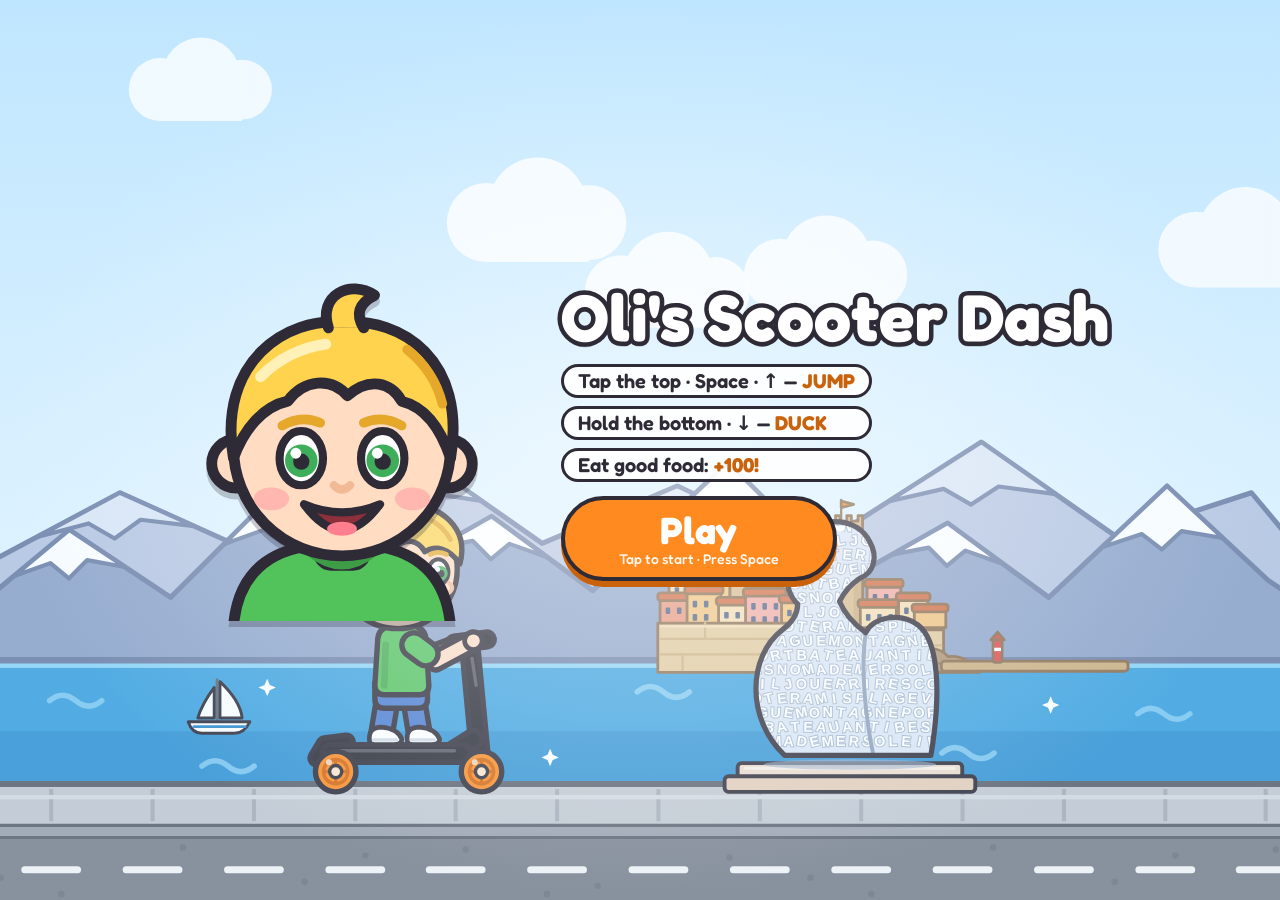
==== jumpnduck/index.html @ 8afaf504 "Build Oli's Scooter Dash game + CI publishing to GitHub Pages - jumpnduck/index.html + game.js: canv" ====
<!doctype html>
<html lang="en">
<head>
<meta charset="utf-8">
<meta name="viewport" content="width=device-width, initial-scale=1, viewport-fit=cover, user-scalable=no">
<title>Oli's Scooter Dash</title>
<style>
  @font-face { font-family: 'Fredoka'; src: url('fonts/Fredoka.ttf') format('truetype'); font-weight: 300 700; font-display: swap; }
  :root {
    --ink: #2E2A36;
    --accent: #FF8A1F;
    --accent-dark: #C9620A;
    --sky: #BFE6FF;
    --safe-t: env(safe-area-inset-top, 0px);
    --safe-r: env(safe-area-inset-right, 0px);
    --safe-b: env(safe-area-inset-bottom, 0px);
    --safe-l: env(safe-area-inset-left, 0px);
  }
  * { box-sizing: border-box; -webkit-tap-highlight-color: transparent; }
  html, body {
    margin: 0; height: 100%; overflow: hidden; background: var(--sky);
    font-family: 'Fredoka', ui-rounded, 'Segoe UI', system-ui, sans-serif; color: var(--ink);
    touch-action: none; user-select: none; -webkit-user-select: none; -webkit-touch-callout: none;
  }
  #game { position: fixed; display: block; touch-action: none; }
  [hidden] { display: none !important; }

  /* ---------- HUD ---------- */
  #hud {
    position: fixed; top: calc(var(--safe-t) + 10px); left: calc(var(--safe-l) + 12px); right: calc(var(--safe-r) + 12px);
    display: flex; justify-content: space-between; align-items: flex-start; pointer-events: none;
    opacity: 0; transition: opacity .3s;
  }
  #hud.show { opacity: 1; }
  .pill {
    display: flex; align-items: center; gap: 10px; background: #fff; border: 4px solid var(--ink);
    border-radius: 999px; box-shadow: 0 4px 0 rgba(46,42,54,.25);
  }
  .pill.score { padding: 3px 18px 3px 3px; }
  #avatarSlot {
    width: clamp(36px, 12vh, 56px); height: clamp(36px, 12vh, 56px); border-radius: 50%; overflow: hidden;
    background: var(--sky); border: 3px solid var(--ink); flex: none;
  }
  #avatarSlot svg { width: 118%; height: 118%; margin: -9% 0 0 -9%; display: block; opacity: 0; }
  #avatarSlot.filled svg { opacity: 1; }
  #score { font-size: clamp(22px, 7vh, 32px); font-weight: 700; min-width: 3ch; font-variant-numeric: tabular-nums; display: inline-block; }
  #score.pop { animation: pop .3s; }
  @keyframes pop { 50% { transform: scale(1.3); color: var(--accent); } }
  .pill.best { padding: 6px 16px; font-size: clamp(16px, 5vh, 22px); font-weight: 600; }

  /* ---------- Splash ---------- */
  #splash {
    position: fixed; inset: 0; display: flex; align-items: center; justify-content: center; z-index: 10;
    padding: var(--safe-t) var(--safe-r) var(--safe-b) var(--safe-l);
    background: radial-gradient(ellipse at center, rgba(255,255,255,.45), rgba(191,230,255,.15) 70%);
    transition: background .5s;
  }
  #splash.leaving { background: transparent; pointer-events: none; }
  .splash-inner { display: flex; align-items: center; justify-content: center; gap: clamp(12px, 4vw, 48px); max-width: 96vw; }
  #splashFace {
    width: min(38vh, 34vw); height: min(38vh, 34vw); flex: none; transition: transform .65s cubic-bezier(.65, 0, .35, 1);
    filter: drop-shadow(0 6px 0 rgba(46,42,54,.25)); z-index: 12; position: relative;
    animation: bobface 1.8s ease-in-out infinite;
  }
  #splash.leaving #splashFace { animation: none; filter: none; }
  #splashFace svg { width: 100%; height: 100%; display: block; }
  @keyframes bobface { 50% { transform: translateY(-6px) rotate(-3deg); } }
  .splash-text { display: flex; flex-direction: column; align-items: flex-start; gap: clamp(6px, 1.8vh, 14px); transition: opacity .35s; }
  #splash.leaving .splash-text { opacity: 0; }
  h1 {
    margin: 0; font-size: clamp(30px, 11vh, 66px); line-height: 1; font-weight: 700; color: #fff; letter-spacing: .5px;
    -webkit-text-stroke: clamp(5px, 1.6vh, 9px) var(--ink); paint-order: stroke fill;
    text-shadow: 0 5px 0 rgba(46,42,54,.35);
  }
  .how { list-style: none; margin: 0; padding: 0; display: flex; flex-direction: column; gap: clamp(3px, 1vh, 8px); }
  .how li {
    background: rgba(255,255,255,.92); border: 3px solid var(--ink); border-radius: 999px;
    padding: 2px 14px; font-size: clamp(13px, 4.2vh, 20px); font-weight: 600; white-space: nowrap;
  }
  .how b { color: var(--accent-dark); }
  #playBtn {
    font: inherit; font-weight: 700; color: #fff; background: var(--accent); border: 4px solid var(--ink);
    border-radius: 999px; padding: clamp(4px, 1.4vh, 10px) clamp(28px, 6vh, 56px); cursor: pointer;
    box-shadow: 0 6px 0 var(--accent-dark); display: flex; flex-direction: column; align-items: center; line-height: 1.1;
    animation: wob 1.4s ease-in-out infinite;
  }
  #playBtn b { font-size: clamp(22px, 8vh, 38px); font-weight: 700; }
  #playBtn small { font-size: clamp(11px, 3vh, 14px); font-weight: 500; opacity: .95; }
  #playBtn:active { transform: translateY(4px); box-shadow: 0 2px 0 var(--accent-dark); animation: none; }
  #playBtn:disabled { opacity: .7; animation: none; cursor: default; }
  @keyframes wob { 50% { transform: scale(1.05); } }
  .best-line { display: flex; align-items: center; gap: 10px; min-height: 1.2em; font-weight: 600; font-size: clamp(13px, 4vh, 18px); }
  #splashBest { text-shadow: 0 0 4px #fff, 0 0 4px #fff; }
  #resetBest {
    font: inherit; font-size: clamp(11px, 3vh, 13px); background: rgba(255,255,255,.7); color: #5b5566; border: 2px solid var(--ink);
    border-radius: 999px; padding: 1px 10px; cursor: pointer;
  }

  /* ---------- Game over ---------- */
  #over {
    position: fixed; top: calc(var(--safe-t) + 5vh); left: 50%; z-index: 9; transform: translate(-50%, -30px) scale(.9); opacity: 0; pointer-events: none;
    background: #fff; border: 5px solid var(--ink); border-radius: 28px; box-shadow: 0 8px 0 rgba(46,42,54,.3);
    padding: clamp(8px, 2.4vh, 18px) clamp(24px, 6vw, 48px); text-align: center;
    display: flex; flex-direction: column; align-items: center; gap: clamp(2px, .8vh, 8px);
    transition: opacity .25s, transform .3s cubic-bezier(.2, 1.4, .4, 1);
  }
  #over.show { opacity: 1; transform: translate(-50%, 0) scale(1); pointer-events: auto; }
  #over h2 { margin: 0; font-size: clamp(24px, 8vh, 42px); color: var(--accent); line-height: 1.05; }
  #overScore { font-size: clamp(28px, 11vh, 56px); font-weight: 700; line-height: 1; }
  .over-line { font-size: clamp(13px, 4vh, 20px); font-weight: 600; color: #5b5566; }
  #overNew { color: var(--accent-dark); font-weight: 700; }
  #againBtn {
    font: inherit; font-weight: 700; font-size: clamp(18px, 6vh, 26px); color: #fff; background: var(--accent);
    border: 4px solid var(--ink); border-radius: 999px; padding: clamp(3px, 1vh, 8px) clamp(24px, 5vh, 44px);
    cursor: pointer; box-shadow: 0 5px 0 var(--accent-dark); margin-top: 4px;
  }
  #againBtn:active { transform: translateY(4px); box-shadow: 0 1px 0 var(--accent-dark); }

  /* ---------- Rotate notice ---------- */
  #rotate {
    position: fixed; inset: 0; z-index: 30; display: none; flex-direction: column; align-items: center; justify-content: center; gap: 28px;
    background: var(--sky); text-align: center; padding: 24px; font-size: 26px; font-weight: 700;
  }
  #rotate.show { display: flex; }
  .phone {
    width: 56px; height: 96px; border: 6px solid var(--ink); border-radius: 14px; background: #fff; position: relative;
    animation: turn 2.4s ease-in-out infinite;
  }
  .phone::after { content: ''; position: absolute; left: 50%; bottom: 6px; width: 14px; height: 14px; margin-left: -7px; border-radius: 50%; background: var(--accent); }
  @keyframes turn { 0%, 15% { transform: rotate(0); } 55%, 100% { transform: rotate(-90deg); } }

  /* ---------- Touch buttons ---------- */
  #touch { display: none; }
  @media (pointer: coarse) { body[data-phase="playing"] #touch { display: block; } }
  .tbtn {
    position: fixed; bottom: calc(var(--safe-b) + 12px); width: 18vh; height: 18vh; min-width: 64px; min-height: 64px; border-radius: 50%;
    background: rgba(255,255,255,.5); border: 4px solid var(--ink); color: var(--ink);
    font: 700 clamp(13px, 4vh, 20px) 'Fredoka', system-ui, sans-serif; display: flex; align-items: center; justify-content: center;
    touch-action: none; z-index: 8; padding: 0;
  }
  .tbtn:active { background: rgba(255,255,255,.85); transform: scale(.94); }
  #btnDuck { left: calc(var(--safe-l) + 14px); }
  #btnJump { right: calc(var(--safe-r) + 14px); }
</style>
</head>
<body data-phase="loading">
<canvas id="game"></canvas>

<div id="hud">
  <div class="pill score"><div id="avatarSlot"></div><span id="score">0</span></div>
  <div class="pill best" id="hudBest" hidden>Best 0</div>
</div>

<div id="splash">
  <div class="splash-inner">
    <div id="splashFace"></div>
    <div class="splash-text">
      <h1>Oli's Scooter Dash</h1>
      <ul class="how">
        <li>Tap the top &middot; Space &middot; &uarr; &mdash; <b>JUMP</b></li>
        <li>Hold the bottom &middot; &darr; &mdash; <b>DUCK</b></li>
        <li>Eat good food: <b>+100!</b></li>
      </ul>
      <button id="playBtn" type="button" disabled><b>Loading&hellip;</b><small>Tap to start &middot; Press Space</small></button>
      <div class="best-line"><span id="splashBest"></span><button id="resetBest" type="button" hidden>Reset best score</button></div>
    </div>
  </div>
</div>

<div id="over">
  <h2>Oops!</h2>
  <div id="overScore">0</div>
  <div class="over-line"><span id="overBest">Best 0</span> <span id="overNew" hidden>&mdash; New best!</span></div>
  <button id="againBtn" type="button">Play again</button>
</div>

<div id="touch">
  <button class="tbtn" id="btnDuck" type="button" aria-label="Duck">DUCK</button>
  <button class="tbtn" id="btnJump" type="button" aria-label="Jump">JUMP</button>
</div>

<div id="rotate"><div class="phone"></div><div>Turn your phone sideways to play</div></div>

<script src="assets.js"></script>
<script src="game.js"></script>
</body>
</html>
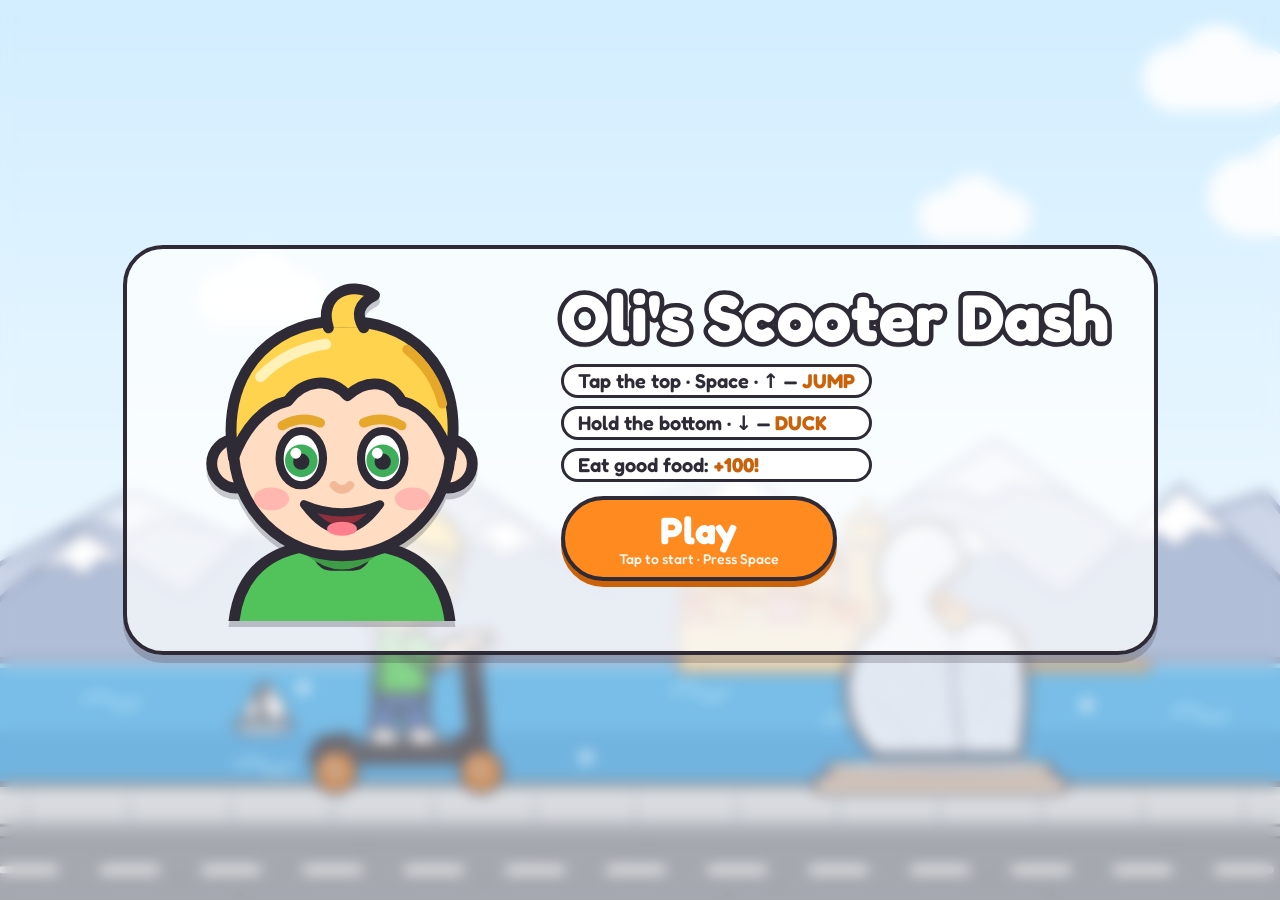
==== commit a5eda86a: "Splash: frosted blur over the scene + translucent white card Co-Authored-By: Claude Opus 5.5 <norepl" ====
--- a/jumpnduck/index.html
+++ b/jumpnduck/index.html
@@ -52,11 +52,22 @@
   #splash {
     position: fixed; inset: 0; display: flex; align-items: center; justify-content: center; z-index: 10;
     padding: var(--safe-t) var(--safe-r) var(--safe-b) var(--safe-l);
-    background: radial-gradient(ellipse at center, rgba(255,255,255,.45), rgba(191,230,255,.15) 70%);
-    transition: background .5s;
+    /* frosted: blur + light white wash over the running scene */
+    background: rgba(255,255,255,.3);
+    -webkit-backdrop-filter: blur(7px); backdrop-filter: blur(7px);
+    transition: background .5s, backdrop-filter .5s, -webkit-backdrop-filter .5s;
   }
-  #splash.leaving { background: transparent; pointer-events: none; }
-  .splash-inner { display: flex; align-items: center; justify-content: center; gap: clamp(12px, 4vw, 48px); max-width: 96vw; }
+  #splash.leaving { background: transparent; -webkit-backdrop-filter: blur(0); backdrop-filter: blur(0); pointer-events: none; }
+  /* white translucent card holding face + title + instructions */
+  .splash-inner {
+    display: flex; align-items: center; justify-content: center; gap: clamp(12px, 4vw, 48px); max-width: 96vw;
+    background: rgba(255,255,255,.72); border: 4px solid var(--ink); border-radius: clamp(20px, 6vh, 40px);
+    padding: clamp(10px, 3.5vh, 30px) clamp(16px, 4vw, 44px);
+    box-shadow: 0 8px 0 rgba(46,42,54,.22);
+    transition: background .35s, border-color .35s, box-shadow .35s;
+  }
+  /* while the face flies to the HUD, the card dissolves but the face stays visible */
+  #splash.leaving .splash-inner { background: transparent; border-color: transparent; box-shadow: none; }
   #splashFace {
     width: min(38vh, 34vw); height: min(38vh, 34vw); flex: none; transition: transform .65s cubic-bezier(.65, 0, .35, 1);
     filter: drop-shadow(0 6px 0 rgba(46,42,54,.25)); z-index: 12; position: relative;
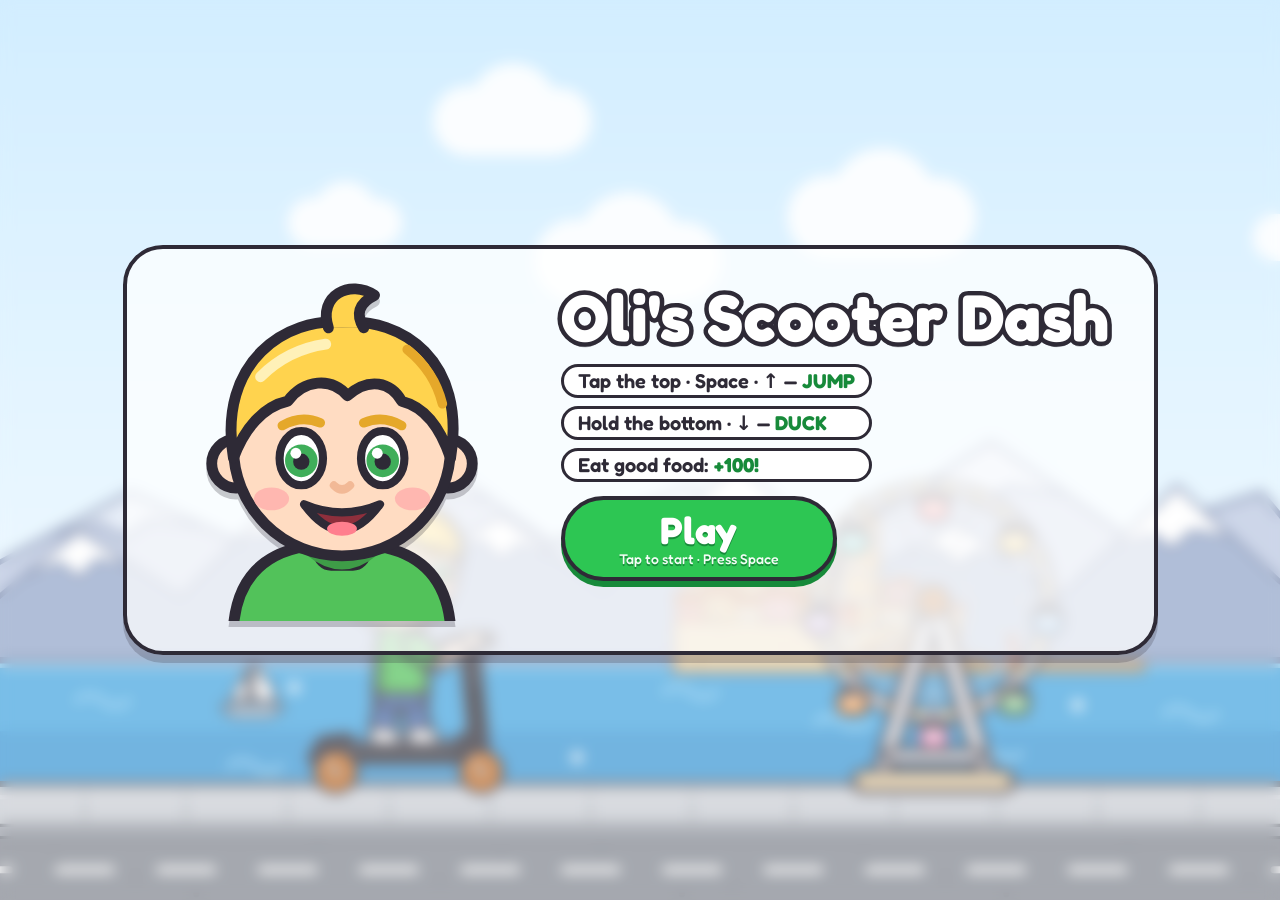
==== commit d55bd34a: "Use bright green instead of orange for buttons and highlights Co-Authored-By: Claude Opus 5.5 <norep" ====
--- a/jumpnduck/index.html
+++ b/jumpnduck/index.html
@@ -8,8 +8,8 @@
   @font-face { font-family: 'Fredoka'; src: url('fonts/Fredoka.ttf') format('truetype'); font-weight: 300 700; font-display: swap; }
   :root {
     --ink: #2E2A36;
-    --accent: #FF8A1F;
-    --accent-dark: #C9620A;
+    --accent: #2DC653;
+    --accent-dark: #178A3A;
     --sky: #BFE6FF;
     --safe-t: env(safe-area-inset-top, 0px);
     --safe-r: env(safe-area-inset-right, 0px);
@@ -97,6 +97,8 @@
   }
   #playBtn b { font-size: clamp(22px, 8vh, 38px); font-weight: 700; }
   #playBtn small { font-size: clamp(11px, 3vh, 14px); font-weight: 500; opacity: .95; }
+  /* white labels on bright green: a dark-green shadow keeps them readable */
+  #playBtn, #againBtn { text-shadow: 0 2px 0 var(--accent-dark); }
   #playBtn:active { transform: translateY(4px); box-shadow: 0 2px 0 var(--accent-dark); animation: none; }
   #playBtn:disabled { opacity: .7; animation: none; cursor: default; }
   @keyframes wob { 50% { transform: scale(1.05); } }
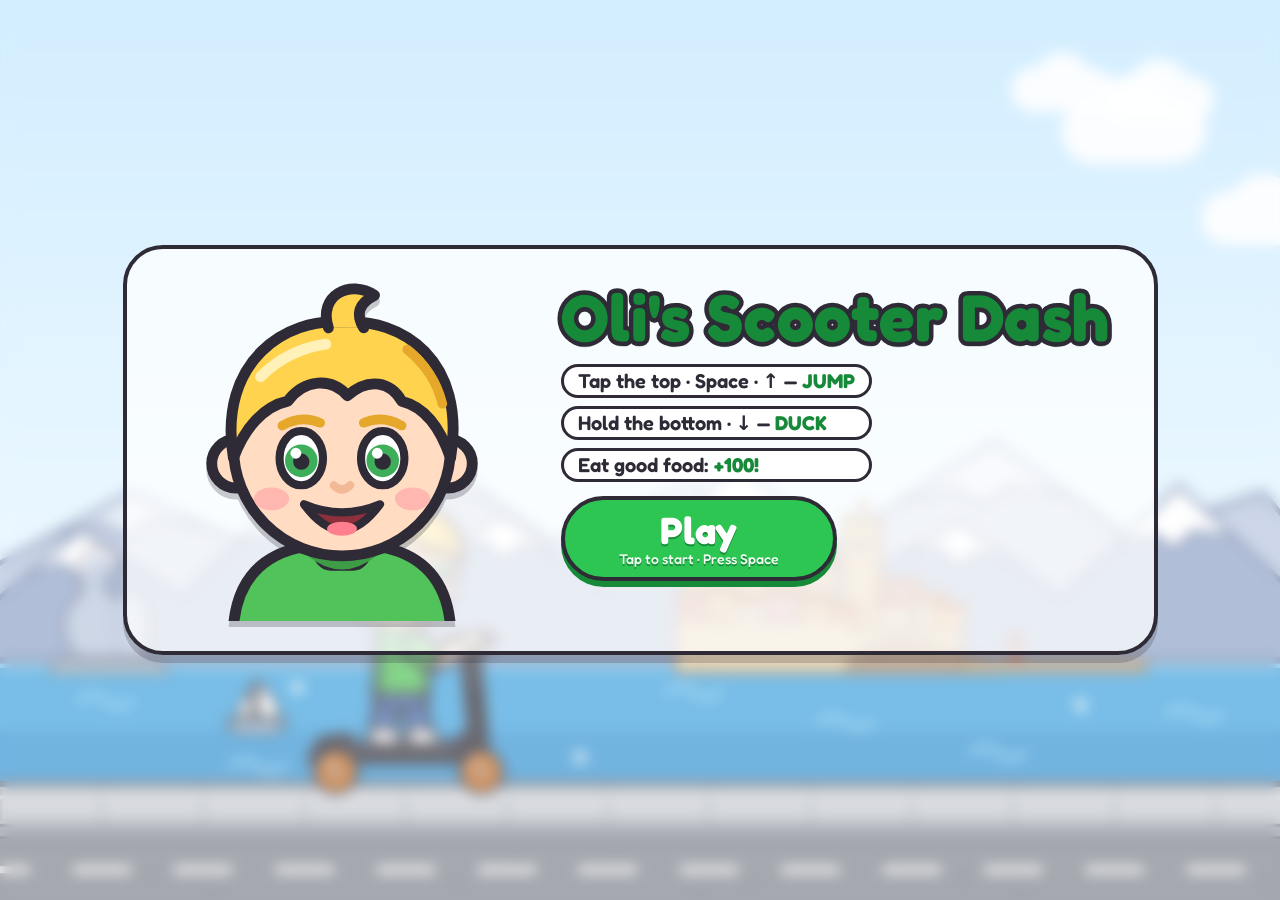
==== commit e2dbf871: "Far-away statue and ferris wheel (faded, on the far shore); dark green title Co-Authored-By: Claude " ====
--- a/jumpnduck/index.html
+++ b/jumpnduck/index.html
@@ -79,7 +79,7 @@
   .splash-text { display: flex; flex-direction: column; align-items: flex-start; gap: clamp(6px, 1.8vh, 14px); transition: opacity .35s; }
   #splash.leaving .splash-text { opacity: 0; }
   h1 {
-    margin: 0; font-size: clamp(30px, 11vh, 66px); line-height: 1; font-weight: 700; color: #fff; letter-spacing: .5px;
+    margin: 0; font-size: clamp(30px, 11vh, 66px); line-height: 1; font-weight: 700; color: var(--accent-dark); letter-spacing: .5px;
     -webkit-text-stroke: clamp(5px, 1.6vh, 9px) var(--ink); paint-order: stroke fill;
     text-shadow: 0 5px 0 rgba(46,42,54,.35);
   }
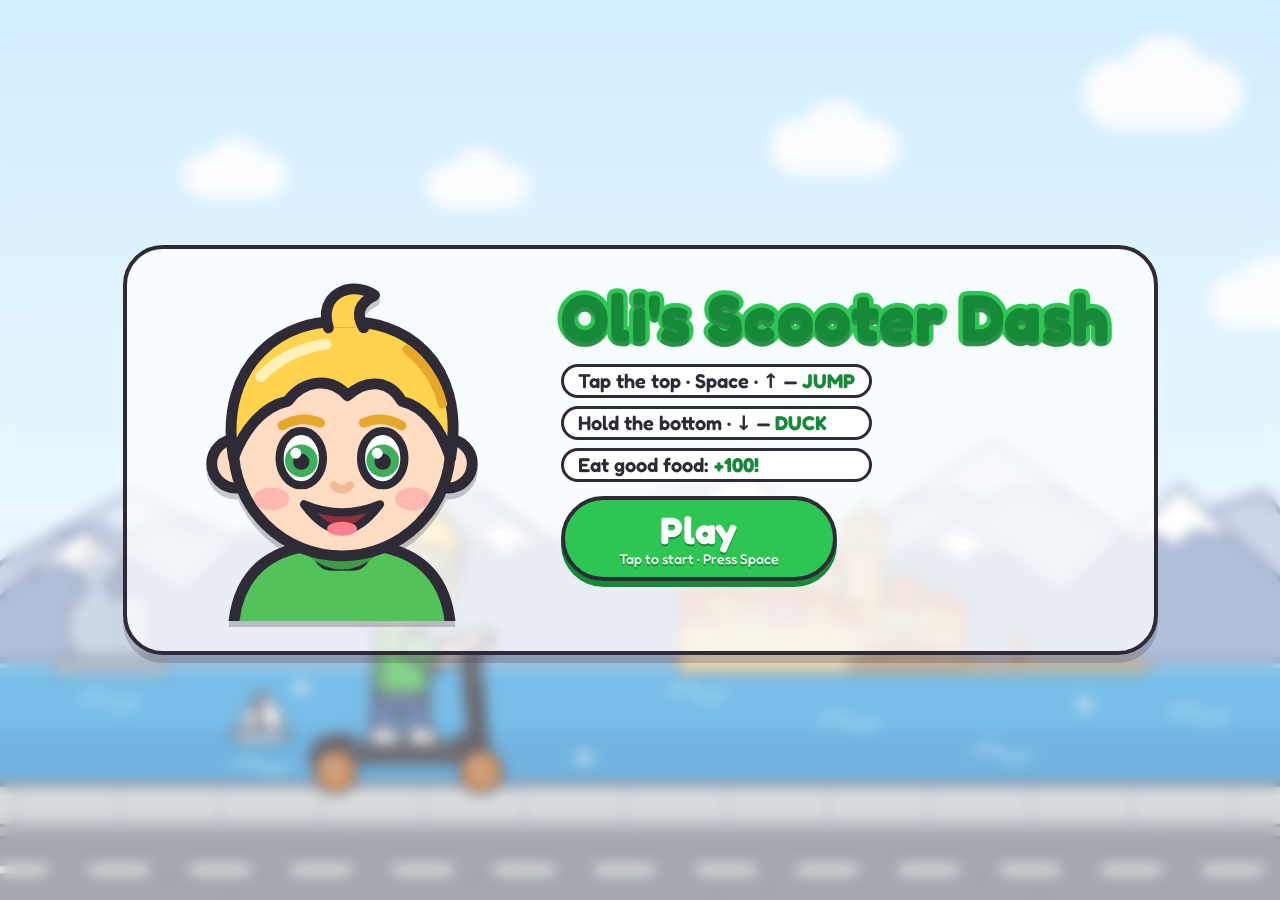
==== commit 5005bfce: "Title outline in bright green Co-Authored-By: Claude Opus 5.5 <noreply@anthropic.com>" ====
--- a/jumpnduck/index.html
+++ b/jumpnduck/index.html
@@ -80,7 +80,7 @@
   #splash.leaving .splash-text { opacity: 0; }
   h1 {
     margin: 0; font-size: clamp(30px, 11vh, 66px); line-height: 1; font-weight: 700; color: var(--accent-dark); letter-spacing: .5px;
-    -webkit-text-stroke: clamp(5px, 1.6vh, 9px) var(--ink); paint-order: stroke fill;
+    -webkit-text-stroke: clamp(5px, 1.6vh, 9px) var(--accent); paint-order: stroke fill;
     text-shadow: 0 5px 0 rgba(46,42,54,.35);
   }
   .how { list-style: none; margin: 0; padding: 0; display: flex; flex-direction: column; gap: clamp(3px, 1vh, 8px); }
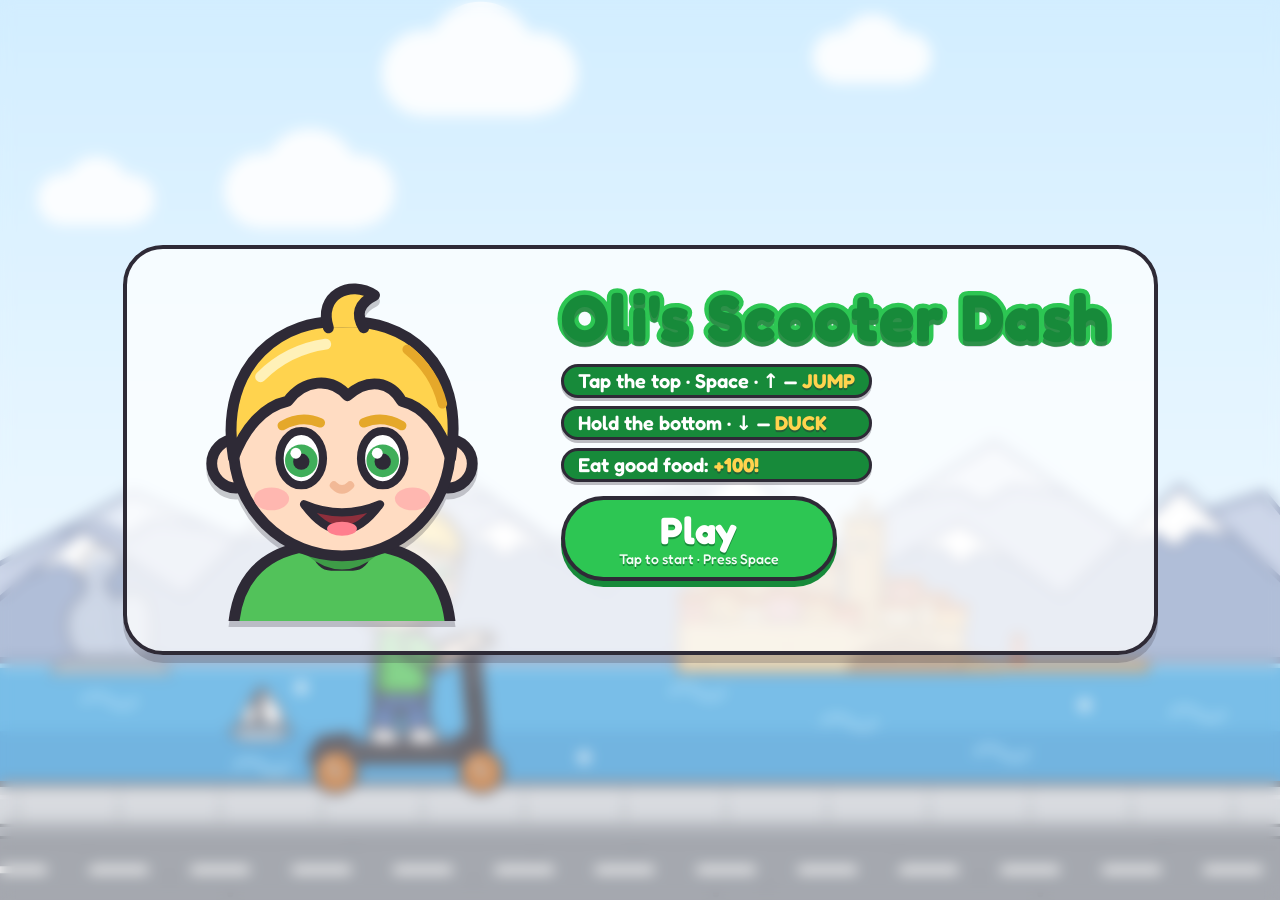
==== commit 1e3db5bb: "Splash instructions: dark green pills, white text, yellow key words Co-Authored-By: Claude Opus 5.5 " ====
--- a/jumpnduck/index.html
+++ b/jumpnduck/index.html
@@ -84,11 +84,13 @@
     text-shadow: 0 5px 0 rgba(46,42,54,.35);
   }
   .how { list-style: none; margin: 0; padding: 0; display: flex; flex-direction: column; gap: clamp(3px, 1vh, 8px); }
+  /* solid dark-green pills so the instructions stand out on the white card */
   .how li {
-    background: rgba(255,255,255,.92); border: 3px solid var(--ink); border-radius: 999px;
+    background: var(--accent-dark); color: #fff; border: 3px solid var(--ink); border-radius: 999px;
     padding: 2px 14px; font-size: clamp(13px, 4.2vh, 20px); font-weight: 600; white-space: nowrap;
-  }
-  .how b { color: var(--accent-dark); }
+    box-shadow: 0 3px 0 rgba(46,42,54,.3);
+  }
+  .how b { color: #FFD34E; text-shadow: 0 1.5px 0 rgba(46,42,54,.45); }
   #playBtn {
     font: inherit; font-weight: 700; color: #fff; background: var(--accent); border: 4px solid var(--ink);
     border-radius: 999px; padding: clamp(4px, 1.4vh, 10px) clamp(28px, 6vh, 56px); cursor: pointer;
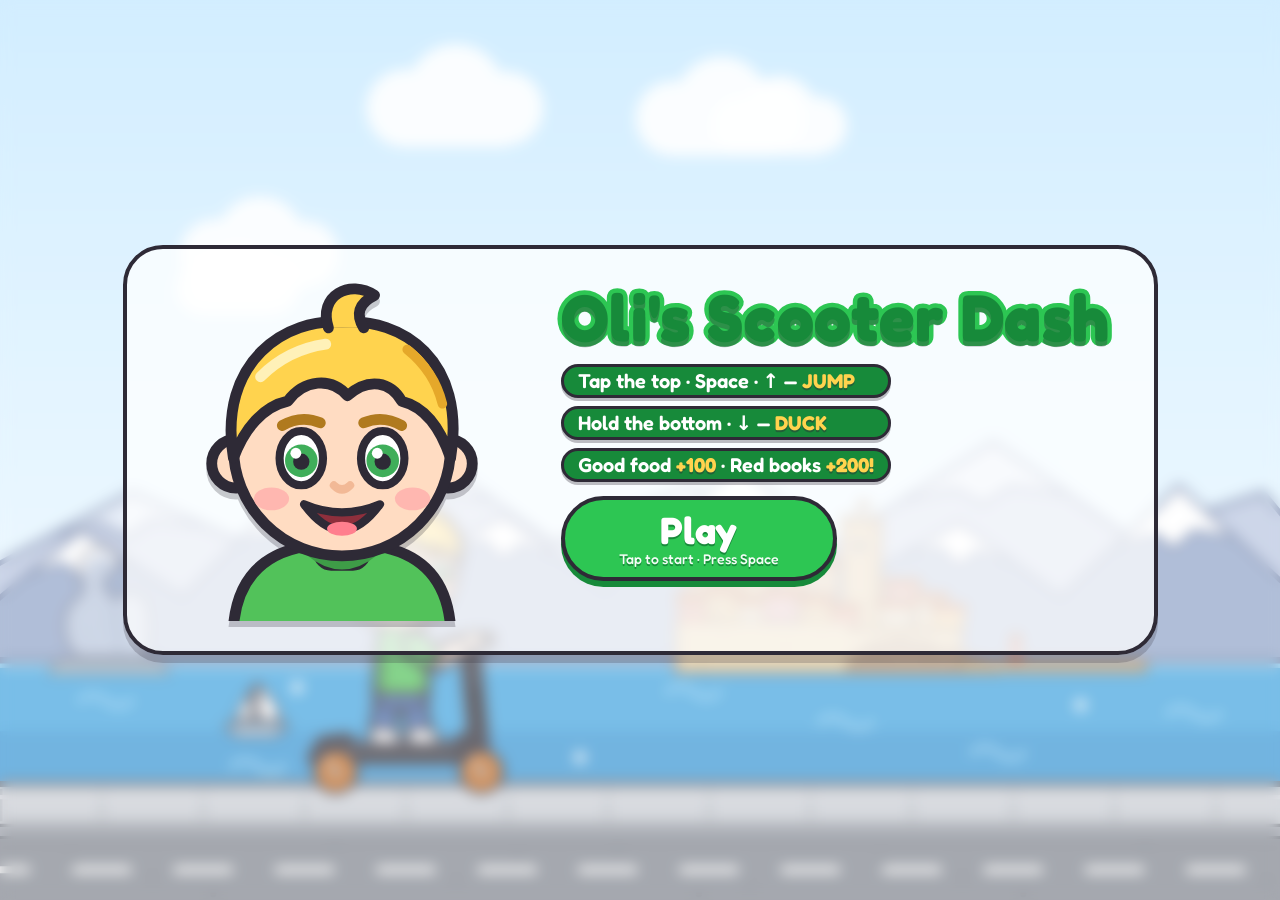
==== commit bd8e727f: "Add red book collectibles: every 5th, +200 with a LEARN! popup Co-Authored-By: Claude Opus 5.5 <nore" ====
--- a/jumpnduck/index.html
+++ b/jumpnduck/index.html
@@ -174,7 +174,7 @@
       <ul class="how">
         <li>Tap the top &middot; Space &middot; &uarr; &mdash; <b>JUMP</b></li>
         <li>Hold the bottom &middot; &darr; &mdash; <b>DUCK</b></li>
-        <li>Eat good food: <b>+100!</b></li>
+        <li>Good food <b>+100</b> &middot; Red books <b>+200!</b></li>
       </ul>
       <button id="playBtn" type="button" disabled><b>Loading&hellip;</b><small>Tap to start &middot; Press Space</small></button>
       <div class="best-line"><span id="splashBest"></span><button id="resetBest" type="button" hidden>Reset best score</button></div>
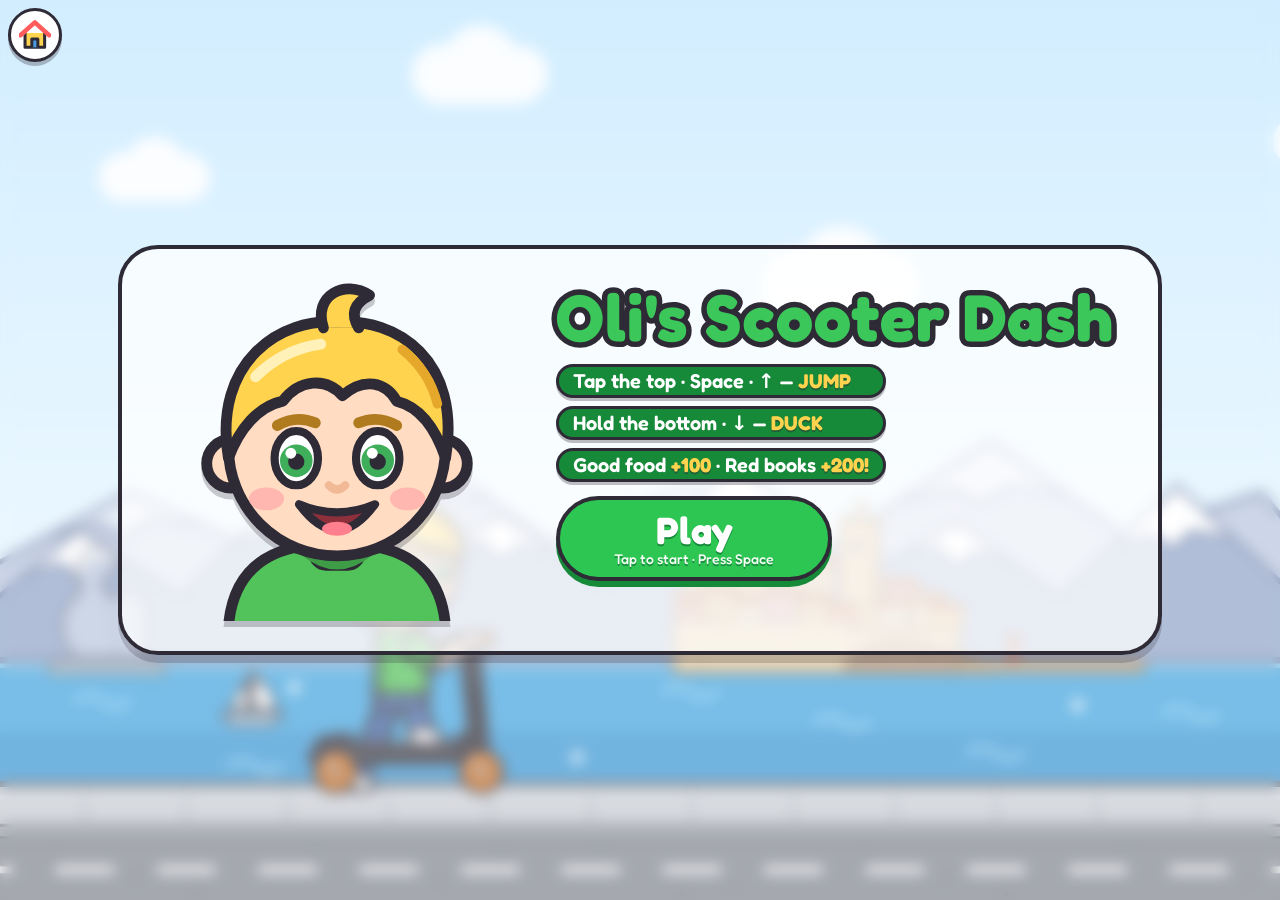
==== commit 1696055d: "Splash screens: readable titles and a home button Scooter Dash and Taekwondo titles get the Whack-a-" ====
--- a/jumpnduck/index.html
+++ b/jumpnduck/index.html
@@ -79,9 +79,9 @@
   .splash-text { display: flex; flex-direction: column; align-items: flex-start; gap: clamp(6px, 1.8vh, 14px); transition: opacity .35s; }
   #splash.leaving .splash-text { opacity: 0; }
   h1 {
-    margin: 0; font-size: clamp(30px, 11vh, 66px); line-height: 1; font-weight: 700; color: var(--accent-dark); letter-spacing: .5px;
-    -webkit-text-stroke: clamp(5px, 1.6vh, 9px) var(--accent); paint-order: stroke fill;
-    text-shadow: 0 5px 0 rgba(46,42,54,.35);
+    margin: 0; font-size: clamp(30px, 11vh, 66px); line-height: 1; font-weight: 700; color: #3CC75A; letter-spacing: 1px;
+    /* bright fill + thick dark outline (drawn behind the fill), as in Whack-a-m-Oli: readable on the light card */
+    -webkit-text-stroke: clamp(6px, 2vh, 11px) var(--ink); paint-order: stroke fill; text-shadow: 0 4px 0 rgba(46,42,54,.3);
   }
   .how { list-style: none; margin: 0; padding: 0; display: flex; flex-direction: column; gap: clamp(3px, 1vh, 8px); }
   /* solid dark-green pills so the instructions stand out on the white card */
@@ -156,6 +156,17 @@
   .tbtn:active { background: rgba(255,255,255,.85); transform: scale(.94); }
   #btnDuck { left: calc(var(--safe-l) + 14px); }
   #btnJump { right: calc(var(--safe-r) + 14px); }
+  /* home button (splash only): back to the list of games */
+  .home-btn {
+    position: absolute; top: calc(var(--safe-t, 0px) + 8px); left: calc(var(--safe-l, 0px) + 8px); z-index: 2;
+    width: clamp(40px, 11vh, 54px); height: clamp(40px, 11vh, 54px); border-radius: 50%;
+    background: #fff; border: 3px solid #2E2A36; box-shadow: 0 4px 0 rgba(46,42,54,.3);
+    display: flex; align-items: center; justify-content: center; -webkit-tap-highlight-color: transparent;
+  }
+  .home-btn:active { transform: translateY(2px); box-shadow: 0 2px 0 rgba(46,42,54,.3); }
+  .home-btn:focus-visible { outline: 4px solid #2DC653; outline-offset: 2px; }
+  .home-btn svg { width: 66%; height: 66%; display: block; }
+  #splash.leaving .home-btn { opacity: 0; }
 </style>
 </head>
 <body data-phase="loading">
@@ -167,6 +178,7 @@
 </div>
 
 <div id="splash">
+  <a class="home-btn" href="../index.html" aria-label="All games"><svg viewBox="1.5 2 21 19.5" aria-hidden="true"><path d="M5.5 10.5V20h13v-9.5" fill="#FFD34E" stroke="#2E2A36" stroke-width="2" stroke-linejoin="round"/><path d="M10 20v-5.5h4V20" fill="#4A9BE8" stroke="#2E2A36" stroke-width="2" stroke-linejoin="round"/><path d="M2.5 12 12 3.5l9.5 8.5" fill="none" stroke="#FF5C5C" stroke-width="3" stroke-linecap="round" stroke-linejoin="round"/></svg></a>
   <div class="splash-inner">
     <div id="splashFace"></div>
     <div class="splash-text">
